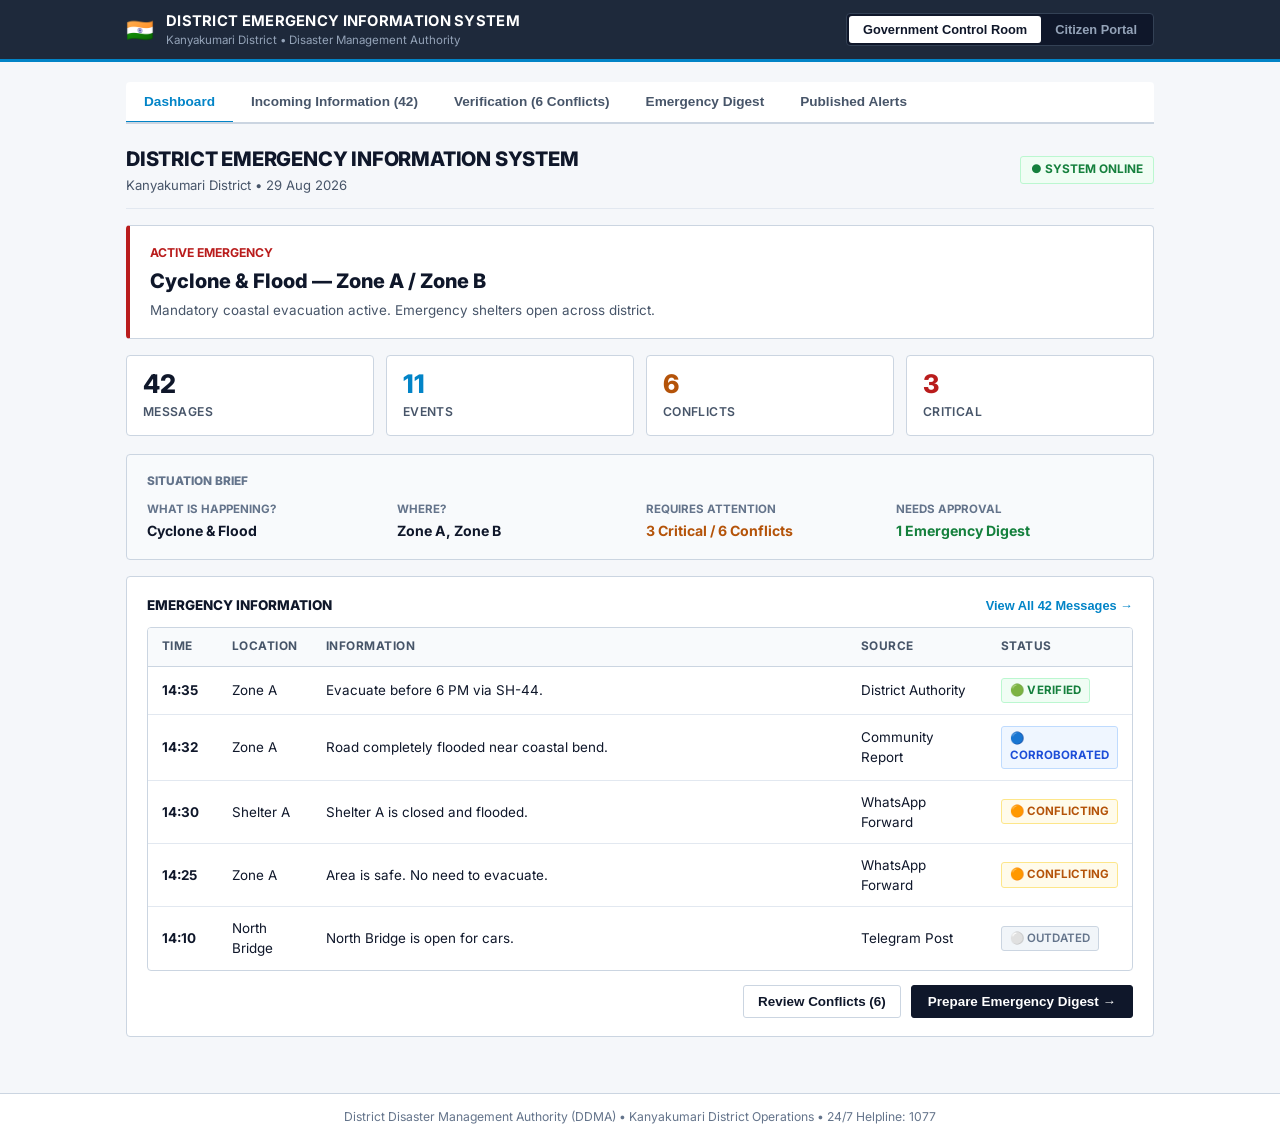
==== index.html @ 59e33592 "feat: NeuroSym Crisis - Emergency Information Intelligence & Verification System (PRD 2.0)" ====
<!DOCTYPE html>
<html lang="en">
<head>
  <meta charset="UTF-8">
  <meta name="viewport" content="width=device-width, initial-scale=1.0">
  <title>District Emergency Information System — Kanyakumari</title>
  <link rel="preconnect" href="https://fonts.googleapis.com">
  <link rel="preconnect" href="https://fonts.gstatic.com" crossorigin>
  <link href="https://fonts.googleapis.com/css2?family=Inter:wght@400;500;600;700;800&display=swap" rel="stylesheet">
  <link rel="stylesheet" href="web/css/styles.css">
</head>
<body>

  <!-- Top System Bar -->
  <header class="top-nav-bar">
    <div class="nav-container">
      <div class="nav-brand">
        <span class="flag-icon">🇮🇳</span>
        <div>
          <div class="brand-title">DISTRICT EMERGENCY INFORMATION SYSTEM</div>
          <div class="brand-sub">Kanyakumari District &bull; Disaster Management Authority</div>
        </div>
      </div>
      <div class="role-switcher">
        <button class="role-btn active" id="btn-gov-role" onclick="switchPortal('gov')">
          Government Control Room
        </button>
        <button class="role-btn" id="btn-citizen-role" onclick="switchPortal('citizen')">
          Citizen Portal
        </button>
      </div>
    </div>
  </header>

  <main class="main-wrapper">

    <!-- ======================================================================= -->
    <!-- 🏛️ GOVERNMENT DISASTER CONTROL ROOM (5 SCREENS)                        -->
    <!-- ======================================================================= -->
    <section id="portal-gov" class="portal-section active">
      
      <!-- 5-Tab Government Navigation -->
      <nav class="gov-subnav" aria-label="Government Control Room Navigation">
        <button class="gov-nav-tab active" id="g-tab-dashboard" onclick="switchGovScreen('dashboard')">
          Dashboard
        </button>
        <button class="gov-nav-tab" id="g-tab-incoming" onclick="switchGovScreen('incoming')">
          Incoming Information (<span id="badge-inbox-count">42</span>)
        </button>
        <button class="gov-nav-tab" id="g-tab-verification" onclick="switchGovScreen('verification')">
          Verification (<span id="badge-conflict-count">6 Conflicts</span>)
        </button>
        <button class="gov-nav-tab" id="g-tab-digest" onclick="switchGovScreen('digest')">
          Emergency Digest
        </button>
        <button class="gov-nav-tab" id="g-tab-published" onclick="switchGovScreen('published')">
          Published Alerts
        </button>
      </nav>

      <!-- ===================================================================== -->
      <!-- SCREEN 1: DASHBOARD                                                   -->
      <!-- ===================================================================== -->
      <div id="screen-gov-dashboard" class="gov-screen active">
        
        <div class="portal-top-bar">
          <div>
            <h1 class="portal-title-main">DISTRICT EMERGENCY INFORMATION SYSTEM</h1>
            <p class="portal-title-sub">Kanyakumari District &bull; 29 Aug 2026</p>
          </div>
          <span class="status-pill-online">● SYSTEM ONLINE</span>
        </div>

        <!-- Active Emergency Hero Summary -->
        <div class="clean-card" style="border-left: 4px solid #B91C1C; margin-bottom: 16px;">
          <div style="font-size: 0.76rem; font-weight: 700; color: #B91C1C; text-transform: uppercase;">
            ACTIVE EMERGENCY
          </div>
          <h2 style="font-size: 1.25rem; font-weight: 800; color: #0F172A; margin: 4px 0;">
            Cyclone &amp; Flood — Zone A / Zone B
          </h2>
          <p style="font-size: 0.84rem; color: #475569;">
            Mandatory coastal evacuation active. Emergency shelters open across district.
          </p>
        </div>

        <!-- 4 Stat Boxes -->
        <div class="kpi-grid-4">
          <div class="kpi-card">
            <div class="kpi-card-num" id="kpi-msgs">42</div>
            <div class="kpi-card-label">Messages</div>
          </div>
          <div class="kpi-card">
            <div class="kpi-card-num" id="kpi-events" style="color: #0284C7;">11</div>
            <div class="kpi-card-label">Events</div>
          </div>
          <div class="kpi-card">
            <div class="kpi-card-num" id="kpi-conflicts" style="color: #B45309;">6</div>
            <div class="kpi-card-label">Conflicts</div>
          </div>
          <div class="kpi-card">
            <div class="kpi-card-num" id="kpi-critical" style="color: #B91C1C;">3</div>
            <div class="kpi-card-label">Critical</div>
          </div>
        </div>

        <!-- Control Room Situation Summary (Four Questions) -->
        <div class="clean-card" style="background: #F8FAFC; margin-bottom: 16px;">
          <div style="font-size: 0.74rem; font-weight: 800; color: #64748B; text-transform: uppercase; margin-bottom: 10px;">
            SITUATION BRIEF
          </div>
          <div style="display: grid; grid-template-columns: repeat(4, 1fr); gap: 12px;">
            <div>
              <div style="font-size: 0.72rem; color: #64748B; font-weight: 700;">WHAT IS HAPPENING?</div>
              <div style="font-size: 0.88rem; font-weight: 700; color: #0F172A; margin-top: 2px;">Cyclone &amp; Flood</div>
            </div>
            <div>
              <div style="font-size: 0.72rem; color: #64748B; font-weight: 700;">WHERE?</div>
              <div style="font-size: 0.88rem; font-weight: 700; color: #0F172A; margin-top: 2px;">Zone A, Zone B</div>
            </div>
            <div>
              <div style="font-size: 0.72rem; color: #64748B; font-weight: 700;">REQUIRES ATTENTION</div>
              <div style="font-size: 0.88rem; font-weight: 700; color: #B45309; margin-top: 2px;">3 Critical / 6 Conflicts</div>
            </div>
            <div>
              <div style="font-size: 0.72rem; color: #64748B; font-weight: 700;">NEEDS APPROVAL</div>
              <div style="font-size: 0.88rem; font-weight: 700; color: #15803D; margin-top: 2px;">1 Emergency Digest</div>
            </div>
          </div>
        </div>

        <!-- Live Emergency Information Table -->
        <div class="clean-card">
          <div style="display: flex; justify-content: space-between; align-items: center; margin-bottom: 12px;">
            <div style="font-size: 0.84rem; font-weight: 800; color: #0F172A; text-transform: uppercase;">
              EMERGENCY INFORMATION
            </div>
            <button class="btn-text-link" onclick="switchGovScreen('incoming')">View All 42 Messages &rarr;</button>
          </div>

          <div class="gov-table-wrap">
            <table class="gov-table">
              <thead>
                <tr>
                  <th style="width: 70px;">Time</th>
                  <th style="width: 90px;">Location</th>
                  <th>Information</th>
                  <th style="width: 140px;">Source</th>
                  <th style="width: 120px;">Status</th>
                </tr>
              </thead>
              <tbody id="dashboard-table-body">
                <tr>
                  <td><b>14:35</b></td>
                  <td>Zone A</td>
                  <td>Evacuate before 6 PM via SH-44.</td>
                  <td>District Authority</td>
                  <td><span class="badge-verified">🟢 VERIFIED</span></td>
                </tr>
                <tr>
                  <td><b>14:32</b></td>
                  <td>Zone A</td>
                  <td>Road completely flooded near coastal bend.</td>
                  <td>Community Report</td>
                  <td><span class="badge-corroborated">🔵 CORROBORATED</span></td>
                </tr>
                <tr>
                  <td><b>14:30</b></td>
                  <td>Shelter A</td>
                  <td>Shelter A is closed and flooded.</td>
                  <td>WhatsApp Forward</td>
                  <td><span class="badge-conflicting">🟠 CONFLICTING</span></td>
                </tr>
                <tr>
                  <td><b>14:25</b></td>
                  <td>Zone A</td>
                  <td>Area is safe. No need to evacuate.</td>
                  <td>WhatsApp Forward</td>
                  <td><span class="badge-conflicting">🟠 CONFLICTING</span></td>
                </tr>
                <tr>
                  <td><b>14:10</b></td>
                  <td>North Bridge</td>
                  <td>North Bridge is open for cars.</td>
                  <td>Telegram Post</td>
                  <td><span class="badge-outdated">⚪ OUTDATED</span></td>
                </tr>
              </tbody>
            </table>
          </div>

          <div style="display: flex; gap: 10px; margin-top: 14px; justify-content: flex-end;">
            <button class="btn-secondary-gov" onclick="switchGovScreen('verification')">
              Review Conflicts (6)
            </button>
            <button class="btn-primary-gov" onclick="switchGovScreen('digest')">
              Prepare Emergency Digest &rarr;
            </button>
          </div>
        </div>

      </div>


      <!-- ===================================================================== -->
      <!-- SCREEN 2: INCOMING INFORMATION                                        -->
      <!-- ===================================================================== -->
      <div id="screen-gov-incoming" class="gov-screen">
        
        <div class="portal-top-bar">
          <div>
            <h1 class="portal-title-main">INCOMING INFORMATION</h1>
            <p class="portal-title-sub">Raw incoming message stream from all disaster channels</p>
          </div>
          <button class="btn-primary-gov" onclick="toggleAddModal(true)">
            + Add Incoming Message
          </button>
        </div>

        <!-- Clean Filter Pills -->
        <div style="display: flex; gap: 8px; margin-bottom: 14px; flex-wrap: wrap;">
          <button class="btn-filter-pill active" id="btn-f-all" onclick="setInboxFilter('all')">All (42)</button>
          <button class="btn-filter-pill" id="btn-f-official" onclick="setInboxFilter('official')">Official (7)</button>
          <button class="btn-filter-pill" id="btn-f-news" onclick="setInboxFilter('news')">News (8)</button>
          <button class="btn-filter-pill" id="btn-f-community" onclick="setInboxFilter('community')">Community (15)</button>
          <button class="btn-filter-pill" id="btn-f-social" onclick="setInboxFilter('social')">Social (12)</button>
        </div>

        <!-- Add Message Drawer -->
        <div class="clean-card" id="add-msg-drawer" style="display: none; background: #F8FAFC; margin-bottom: 16px;">
          <div style="font-size: 0.8rem; font-weight: 700; color: #0F172A; text-transform: uppercase; margin-bottom: 10px;">
            ADD NEW INCOMING MESSAGE
          </div>
          <div style="display: grid; grid-template-columns: 1fr 1fr; gap: 10px; margin-bottom: 10px;">
            <div>
              <label style="font-size: 0.74rem; font-weight: 600; color: #475569;">Source</label>
              <select id="in-source" style="width: 100%; padding: 8px; border: 1px solid var(--border-color); border-radius: 3px; margin-top: 2px;">
                <option value="Community Report">Community Report</option>
                <option value="District Disaster Management Authority">District Authority</option>
                <option value="Police Control Room">Police Control Room</option>
                <option value="Social Media Forward">Social Media Forward</option>
              </select>
            </div>
            <div>
              <label style="font-size: 0.74rem; font-weight: 600; color: #475569;">Location</label>
              <input type="text" id="in-loc" value="Zone A" style="width: 100%; padding: 8px; border: 1px solid var(--border-color); border-radius: 3px; margin-top: 2px;">
            </div>
          </div>
          <div style="margin-bottom: 10px;">
            <label style="font-size: 0.74rem; font-weight: 600; color: #475569;">Message</label>
            <input type="text" id="in-txt" value="Zone A is safe. Water levels receding." style="width: 100%; padding: 8px; border: 1px solid var(--border-color); border-radius: 3px; margin-top: 2px;">
          </div>
          <div style="display: flex; gap: 8px;">
            <button class="btn-primary-gov" onclick="submitIncomingMsg()">Save to Pool</button>
            <button class="btn-secondary-gov" onclick="toggleAddModal(false)">Cancel</button>
          </div>
        </div>

        <!-- Incoming Messages List -->
        <div id="incoming-stream-container"></div>

      </div>


      <!-- ===================================================================== -->
      <!-- SCREEN 3: VERIFICATION                                                -->
      <!-- ===================================================================== -->
      <div id="screen-gov-verification" class="gov-screen">
        
        <div class="portal-top-bar">
          <div>
            <h1 class="portal-title-main">CLAIM VERIFICATION</h1>
            <p class="portal-title-sub">Compare unverified reports against sovereign official records</p>
          </div>
          <button class="btn-primary-gov" onclick="switchGovScreen('digest')">
            Go to Emergency Digest &rarr;
          </button>
        </div>

        <!-- Verification Item 1 -->
        <article class="verif-block-card" style="border-left: 4px solid #B45309;">
          <div style="display: flex; justify-content: space-between; align-items: center; margin-bottom: 10px;">
            <div class="field-label" style="color: #B45309;">UNVERIFIED CLAIM #01</div>
            <span class="badge-conflicting">🟠 CONFLICTING</span>
          </div>

          <div style="font-size: 1.05rem; font-weight: 700; color: #0F172A; margin-bottom: 4px;">
            &ldquo;Shelter A is closed.&rdquo;
          </div>
          <div style="font-size: 0.76rem; color: #64748B; margin-bottom: 12px;">
            Source: Community Report &bull; WhatsApp Forward
          </div>

          <div class="verif-grid-2">
            <div class="verif-side-box" style="background: #F0FDF4; border-color: #BBF7D0;">
              <div class="field-label" style="color: #15803D;">CURRENT OFFICIAL INFORMATION</div>
              <div class="field-value-strong" style="font-size: 0.88rem;">
                Shelter A is open and accepting evacuees until 10 PM.
              </div>
              <div class="field-value-meta">
                Source: District Disaster Management Authority &bull; Updated: 14:35 IST
              </div>
            </div>

            <div class="verif-side-box">
              <div class="field-label">REASON</div>
              <div style="font-size: 0.88rem; color: #334155; margin-top: 2px;">
                The claim conflicts with the latest official information.
              </div>
              <div style="margin-top: 10px;">
                <button class="btn-secondary-gov" style="padding: 4px 10px; font-size: 0.76rem;" onclick="openEvidenceModal('Shelter A is fully open, dry, and admitting evacuees 24/7 with dry food rations and medical staff.', 'DDMA Facility Order Ref: DDMA-SHELTER-01')">
                  View Evidence &rarr;
                </button>
              </div>
            </div>
          </div>
        </article>

        <!-- Verification Item 2 -->
        <article class="verif-block-card" style="border-left: 4px solid #B45309;">
          <div style="display: flex; justify-content: space-between; align-items: center; margin-bottom: 10px;">
            <div class="field-label" style="color: #B45309;">UNVERIFIED CLAIM #02</div>
            <span class="badge-conflicting">🟠 CONFLICTING</span>
          </div>

          <div style="font-size: 1.05rem; font-weight: 700; color: #0F172A; margin-bottom: 4px;">
            &ldquo;Zone A is safe. No need to evacuate.&rdquo;
          </div>
          <div style="font-size: 0.76rem; color: #64748B; margin-bottom: 12px;">
            Source: Community Report &bull; WhatsApp Group
          </div>

          <div class="verif-grid-2">
            <div class="verif-side-box" style="background: #F0FDF4; border-color: #BBF7D0;">
              <div class="field-label" style="color: #15803D;">CURRENT OFFICIAL INFORMATION</div>
              <div class="field-value-strong" style="font-size: 0.88rem;">
                Zone A evacuation is mandatory before 6:00 PM due to storm surge.
              </div>
              <div class="field-value-meta">
                Source: District Disaster Management Authority &bull; Updated: 14:35 IST
              </div>
            </div>

            <div class="verif-side-box">
              <div class="field-label">REASON</div>
              <div style="font-size: 0.88rem; color: #334155; margin-top: 2px;">
                The claim conflicts with active mandatory evacuation orders.
              </div>
              <div style="margin-top: 10px;">
                <button class="btn-secondary-gov" style="padding: 4px 10px; font-size: 0.76rem;" onclick="openEvidenceModal('Mandatory Evacuation Directive: Zone A residents must evacuate before 6:00 PM via State Highway 44.', 'DDMA Evacuation Directive Ref: DDMA-EVAC-204')">
                  View Evidence &rarr;
                </button>
              </div>
            </div>
          </div>
        </article>

        <!-- Verification Item 3 -->
        <article class="verif-block-card" style="border-left: 4px solid #64748B;">
          <div style="display: flex; justify-content: space-between; align-items: center; margin-bottom: 10px;">
            <div class="field-label" style="color: #64748B;">UNVERIFIED CLAIM #03</div>
            <span class="badge-outdated">⚪ OUTDATED</span>
          </div>

          <div style="font-size: 1.05rem; font-weight: 700; color: #0F172A; margin-bottom: 4px;">
            &ldquo;North River Bridge is open for cars.&rdquo;
          </div>
          <div style="font-size: 0.76rem; color: #64748B; margin-bottom: 12px;">
            Source: Telegram Post &bull; 14:10 IST
          </div>

          <div class="verif-grid-2">
            <div class="verif-side-box" style="background: #F0FDF4; border-color: #BBF7D0;">
              <div class="field-label" style="color: #15803D;">CURRENT OFFICIAL INFORMATION</div>
              <div class="field-value-strong" style="font-size: 0.88rem;">
                North River Bridge closed at 14:15 IST due to water scour. Use SH-44 only.
              </div>
              <div class="field-value-meta">
                Source: Traffic Police Advisory &bull; Updated: 14:15 IST
              </div>
            </div>

            <div class="verif-side-box">
              <div class="field-label">REASON</div>
              <div style="font-size: 0.88rem; color: #334155; margin-top: 2px;">
                A newer official update is available superseding this report.
              </div>
              <div style="margin-top: 10px;">
                <button class="btn-secondary-gov" style="padding: 4px 10px; font-size: 0.76rem;" onclick="openEvidenceModal('Traffic Police barricaded North River Bridge at 14:15 IST. Traffic redirected to SH-44.', 'Police Dispatch Log Ref: POL-TRAF-1415')">
                  View Evidence &rarr;
                </button>
              </div>
            </div>
          </div>
        </article>

      </div>


      <!-- ===================================================================== -->
      <!-- SCREEN 4: EMERGENCY DIGEST                                            -->
      <!-- ===================================================================== -->
      <div id="screen-gov-digest" class="gov-screen">
        
        <div class="portal-top-bar">
          <div>
            <h1 class="portal-title-main">EMERGENCY DIGEST</h1>
            <p class="portal-title-sub">Official summarized digest prepared for district release</p>
          </div>
        </div>

        <!-- Digest Box -->
        <article class="digest-container">
          
          <div class="digest-header-row">
            <div>
              <div style="font-size: 0.76rem; font-weight: 800; color: #B91C1C; text-transform: uppercase;">
                EMERGENCY DIGEST
              </div>
              <h2 style="font-size: 1.3rem; font-weight: 800; color: #0F172A; margin: 2px 0;">
                Cyclone &amp; Flood
              </h2>
              <div style="font-size: 0.82rem; color: #475569;">
                Kanyakumari District &bull; Issued: 14:35 IST
              </div>
            </div>
            <span class="status-pill-online">● Ready for Approval</span>
          </div>

          <div class="digest-section">
            <div class="digest-section-title">AFFECTED AREAS</div>
            <div class="digest-section-body" style="font-weight: 600;">
              Zone A<br>
              Zone B<br>
              Coastal Wards
            </div>
          </div>

          <div class="digest-section">
            <div class="digest-section-title">IMMEDIATE ACTION</div>
            <div class="digest-section-body" style="font-weight: 700; color: #B91C1C;">
              Residents in Zone A should evacuate before 6:00 PM.
            </div>
          </div>

          <div class="digest-section">
            <div class="digest-section-title">SHELTER</div>
            <div class="digest-section-body">
              <strong>Shelter A</strong><br>
              Open until 10:00 PM
            </div>
          </div>

          <div class="digest-section">
            <div class="digest-section-title">IMPORTANT INFORMATION</div>
            <div class="digest-section-body" style="color: #334155;">
              A conflicting message claiming <strong>Shelter A is closed</strong> was detected.<br>
              Current official information confirms that the shelter is open.
            </div>
          </div>

          <div style="display: flex; justify-content: flex-end; gap: 10px; margin-top: 20px; padding-top: 14px; border-top: 1px solid var(--border-color);">
            <button class="btn-secondary-gov" onclick="switchGovScreen('verification')">
              Edit
            </button>
            <button class="btn-primary-gov" style="font-size: 0.9rem; padding: 10px 20px;" onclick="approveAndPublishAlert()">
              Approve &amp; Publish &rarr;
            </button>
          </div>

        </article>

      </div>


      <!-- ===================================================================== -->
      <!-- SCREEN 5: PUBLISHED ALERTS                                            -->
      <!-- ===================================================================== -->
      <div id="screen-gov-published" class="gov-screen">
        
        <div class="clean-card" style="border-left: 4px solid #15803D; padding: 24px;">
          <div style="font-size: 0.76rem; font-weight: 800; color: #15803D; text-transform: uppercase;">
            ALERT PUBLISHED
          </div>
          <h2 style="font-size: 1.3rem; font-weight: 800; color: #0F172A; margin: 4px 0 2px 0;">
            Cyclone &amp; Flood
          </h2>
          <div style="font-size: 0.85rem; color: #475569; margin-bottom: 16px;">
            Zone A / Zone B &bull; Published: <span id="pub-time-str">14:36 IST</span> &bull; <span class="badge-verified">● Active</span>
          </div>

          <div style="background: #F8FAFC; border: 1px solid var(--border-color); border-radius: 4px; padding: 12px 16px; margin-bottom: 18px;">
            <div style="font-size: 0.72rem; font-weight: 700; color: #64748B; text-transform: uppercase; margin-bottom: 4px;">
              Delivered through
            </div>
            <ul style="font-size: 0.85rem; color: #334155; padding-left: 18px; line-height: 1.6;">
              <li>Government Portal</li>
              <li>Citizen App</li>
              <li>Offline Emergency Network</li>
            </ul>
          </div>

          <div style="display: flex; gap: 10px;">
            <button class="btn-secondary-gov" onclick="switchGovScreen('dashboard')">
              Back to Dashboard
            </button>
            <button class="btn-primary-gov" onclick="switchPortal('citizen')">
              View Citizen Alert &rarr;
            </button>
          </div>
        </div>

      </div>

    </section>


    <!-- ======================================================================= -->
    <!-- 👥 CITIZEN PORTAL (VERY SIMPLE)                                         -->
    <!-- ======================================================================= -->
    <section id="portal-citizen" class="portal-section">
      
      <div class="citizen-container">
        
        <!-- Header -->
        <div class="portal-top-bar" style="margin-bottom: 14px;">
          <div>
            <h1 class="portal-title-main" style="font-size: 1.15rem;">DISTRICT EMERGENCY INFORMATION</h1>
            <p class="portal-title-sub">Kanyakumari District</p>
          </div>
          <div style="display: flex; align-items: center; gap: 8px;">
            <span class="status-pill-online" id="citizen-net-pill">● CONNECTED</span>
          </div>
        </div>

        <!-- Language Switcher -->
        <div style="display: flex; justify-content: flex-end; gap: 6px; margin-bottom: 12px;">
          <button class="btn-filter-pill active" id="c-btn-en" onclick="setCitizenLang('en')">English</button>
          <button class="btn-filter-pill" id="c-btn-ta" onclick="setCitizenLang('ta')">தமிழ் (Tamil)</button>
        </div>

        <!-- Active Emergency Hero Card -->
        <article class="citizen-hero-alert" id="c-hero-box">
          <div style="font-size: 0.74rem; font-weight: 800; color: #B91C1C; text-transform: uppercase;">
            🔴 ACTIVE EMERGENCY
          </div>
          <h2 style="font-size: 1.25rem; font-weight: 800; color: #0F172A; margin: 4px 0 2px 0;" id="c-hero-title">
            CYCLONE &amp; FLOOD
          </h2>
          <div style="font-size: 0.85rem; color: #64748B; margin-bottom: 12px;" id="c-hero-area">
            Zone A / Zone B
          </div>

          <div style="font-size: 1rem; font-weight: 700; color: #0F172A; margin-bottom: 14px;" id="c-hero-action">
            Evacuate Zone A before 6:00 PM.
          </div>

          <button class="btn-primary-gov" style="width: 100%; justify-content: center; padding: 10px;" onclick="toggleCitizenDetailModal(true)">
            View Alert Details &rarr;
          </button>
        </article>

        <!-- Important Information Card -->
        <div class="citizen-info-card" id="c-shelter-box">
          <div style="font-size: 0.74rem; font-weight: 800; color: #15803D; text-transform: uppercase;">
            IMPORTANT INFORMATION
          </div>
          <div style="font-size: 0.95rem; font-weight: 700; color: #0F172A; margin-top: 4px;" id="c-shelter-txt">
            Shelter A is OPEN until 10 PM.
          </div>
          <div style="font-size: 0.76rem; color: #64748B; margin-top: 2px;">
            Govt Model School &bull; Dry meal rations and medical help available
          </div>
        </div>

        <!-- Emergency Contacts -->
        <div class="citizen-info-card">
          <div style="font-size: 0.74rem; font-weight: 800; color: #475569; text-transform: uppercase; margin-bottom: 8px;">
            EMERGENCY CONTACTS
          </div>
          <div style="display: flex; justify-content: space-between; font-size: 0.88rem; padding: 4px 0; border-bottom: 1px solid var(--border-subtle);">
            <span>Disaster Control Room</span>
            <strong style="color: #0284C7;">1077 / 112</strong>
          </div>
          <div style="display: flex; justify-content: space-between; font-size: 0.88rem; padding: 4px 0; border-bottom: 1px solid var(--border-subtle);">
            <span>Ambulance</span>
            <strong style="color: #0284C7;">108</strong>
          </div>
          <div style="display: flex; justify-content: space-between; font-size: 0.88rem; padding: 4px 0;">
            <span>Police Control</span>
            <strong style="color: #0284C7;">100</strong>
          </div>
        </div>

        <!-- Simple SOS Button -->
        <div style="margin-top: 18px;">
          <button class="btn-primary-gov" style="width: 100%; background: #B91C1C; border-color: #B91C1C; padding: 12px; justify-content: center; font-size: 0.95rem;" onclick="triggerCitizenSOSModal()">
            🚨 SEND SOS
          </button>
          <div style="text-align: center; font-size: 0.74rem; color: #64748B; margin-top: 6px;">
            Works offline. Relays automatically through nearby devices if mobile towers fail.
          </div>
        </div>

      </div>

    </section>

  </main>

  <!-- Evidence Document Modal -->
  <div id="evidence-modal" class="simple-modal" style="display: none;">
    <div class="simple-modal-box">
      <div style="display: flex; justify-content: space-between; align-items: center; border-bottom: 1px solid var(--border-color); padding-bottom: 10px; margin-bottom: 12px;">
        <strong style="font-size: 0.88rem; text-transform: uppercase;">Official Evidence Record</strong>
        <button onclick="closeEvidenceModal()" style="background: none; border: none; font-size: 1.2rem; cursor: pointer;">&times;</button>
      </div>
      <div id="evidence-modal-body" style="font-size: 0.9rem; color: #1E293B; line-height: 1.5; margin-bottom: 14px;"></div>
      <div id="evidence-modal-ref" style="font-size: 0.75rem; color: #64748B; margin-bottom: 16px;"></div>
      <div style="text-align: right;">
        <button class="btn-primary-gov" onclick="closeEvidenceModal()">Close</button>
      </div>
    </div>
  </div>

  <!-- Citizen Alert Details Modal -->
  <div id="citizen-detail-modal" class="simple-modal" style="display: none;">
    <div class="simple-modal-box">
      <div style="display: flex; justify-content: space-between; align-items: center; border-bottom: 1px solid var(--border-color); padding-bottom: 10px; margin-bottom: 12px;">
        <strong style="font-size: 0.88rem; text-transform: uppercase;">Official Alert Details</strong>
        <button onclick="toggleCitizenDetailModal(false)" style="background: none; border: none; font-size: 1.2rem; cursor: pointer;">&times;</button>
      </div>
      <div style="font-size: 0.92rem; color: #1E293B; line-height: 1.6; margin-bottom: 14px;" id="c-detail-text">
        <strong>Evacuation Order:</strong> Coastal reaches of Zone A must evacuate before 6:00 PM IST.<br><br>
        <strong>Designated Corridor:</strong> Use State Highway 44 (SH-44). North River Bridge is closed.<br><br>
        <strong>Safe Shelter:</strong> Shelter A (Govt Model School) is fully operational with food and medical supplies.
      </div>
      <div style="text-align: right;">
        <button class="btn-primary-gov" onclick="toggleCitizenDetailModal(false)">Close</button>
      </div>
    </div>
  </div>

  <!-- Simple Footer -->
  <footer class="footer-simple">
    District Disaster Management Authority (DDMA) &bull; Kanyakumari District Operations &bull; 24/7 Helpline: 1077
  </footer>

  <script src="web/js/app.js"></script>
</body>
</html>
---- web/css/styles.css ----
/* ==========================================================================
   NeuroSym Crisis — Official District Emergency Information System
   Design Language: Clean → Authentic Government Portal → Trustworthy → Fast
   ========================================================================== */

:root {
  --bg-page: #F5F7FA;
  --bg-card: #FFFFFF;
  --bg-subtle: #F0F3F7;
  --bg-dark-header: #1E293B;

  --text-primary: #0F172A;
  --text-secondary: #475569;
  --text-muted: #64748B;
  --text-inverse: #FFFFFF;

  --border-color: #CBD5E1;
  --border-subtle: #E2E8F0;
  --border-dark: #334155;

  /* Restrained Official Semantic Status Colors */
  --status-verified-text: #15803d;
  --status-verified-bg: #F0FDF4;
  --status-verified-border: #BBF7D0;

  --status-corrob-text: #1D4ED8;
  --status-corrob-bg: #EFF6FF;
  --status-corrob-border: #BFDBFE;

  --status-conflict-text: #B45309;
  --status-conflict-bg: #FFFBEB;
  --status-conflict-border: #FDE68A;

  --status-critical-text: #B91C1C;
  --status-critical-bg: #FEF2F2;
  --status-critical-border: #FECACA;

  --status-outdated-text: #64748B;
  --status-outdated-bg: #F1F5F9;
  --status-outdated-border: #CBD5E1;

  --font-sans: 'Inter', -apple-system, BlinkMacSystemFont, "Segoe UI", Roboto, sans-serif;
}

* {
  box-sizing: border-box;
  margin: 0;
  padding: 0;
}

body {
  font-family: var(--font-sans);
  background-color: var(--bg-page);
  color: var(--text-primary);
  line-height: 1.5;
  -webkit-font-smoothing: antialiased;
  min-height: 100vh;
  display: flex;
  flex-direction: column;
}

/* ==========================================================================
   Header Bar
   ========================================================================== */
.top-nav-bar {
  background-color: var(--bg-dark-header);
  color: var(--text-inverse);
  padding: 10px 0;
  border-bottom: 3px solid #0284C7;
  position: sticky;
  top: 0;
  z-index: 100;
}

.nav-container {
  max-width: 1060px;
  margin: 0 auto;
  padding: 0 16px;
  display: flex;
  justify-content: space-between;
  align-items: center;
}

.nav-brand {
  display: flex;
  align-items: center;
  gap: 12px;
}

.flag-icon {
  font-size: 1.4rem;
}

.brand-title {
  font-size: 0.92rem;
  font-weight: 700;
  letter-spacing: 0.02em;
  color: #FFFFFF;
}

.brand-sub {
  font-size: 0.72rem;
  color: #94A3B8;
}

.role-switcher {
  display: flex;
  background: #0F172A;
  border-radius: 4px;
  padding: 2px;
  border: 1px solid #334155;
}

.role-btn {
  background: transparent;
  color: #94A3B8;
  border: none;
  padding: 6px 14px;
  font-size: 0.8rem;
  font-weight: 600;
  cursor: pointer;
  border-radius: 3px;
  transition: all 0.15s ease;
}

.role-btn.active {
  background: #FFFFFF;
  color: #0F172A;
}

/* Main Container */
.main-wrapper {
  max-width: 1060px;
  width: 100%;
  margin: 0 auto;
  padding: 20px 16px 40px 16px;
  flex: 1;
}

/* Section visibility */
.portal-section {
  display: none;
}
.portal-section.active {
  display: block;
}

.gov-screen {
  display: none;
}
.gov-screen.active {
  display: block;
}

.citizen-screen {
  display: none;
}
.citizen-screen.active {
  display: block;
}

/* ==========================================================================
   Official Government Subnav (5 Tabs)
   ========================================================================== */
.gov-subnav {
  display: flex;
  border-bottom: 2px solid var(--border-color);
  background: #FFFFFF;
  border-radius: 4px 4px 0 0;
  margin-bottom: 20px;
  overflow-x: auto;
}

.gov-nav-tab {
  background: transparent;
  border: none;
  padding: 12px 18px;
  font-size: 0.85rem;
  font-weight: 600;
  color: var(--text-secondary);
  cursor: pointer;
  border-bottom: 3px solid transparent;
  margin-bottom: -2px;
  white-space: nowrap;
  transition: all 0.15s ease;
}

.gov-nav-tab:hover {
  color: var(--text-primary);
  background: #F8FAFC;
}

.gov-nav-tab.active {
  color: #0284C7;
  border-bottom-color: #0284C7;
  background: #FFFFFF;
  font-weight: 700;
}

/* ==========================================================================
   Clean Government Cards & Layout
   ========================================================================== */
.clean-card {
  background: var(--bg-card);
  border: 1px solid var(--border-color);
  border-radius: 4px;
  padding: 18px 20px;
  margin-bottom: 16px;
}

.portal-top-bar {
  display: flex;
  justify-content: space-between;
  align-items: center;
  margin-bottom: 16px;
  padding-bottom: 12px;
  border-bottom: 1px solid var(--border-subtle);
}

.portal-title-main {
  font-size: 1.25rem;
  font-weight: 800;
  color: var(--text-primary);
  letter-spacing: -0.01em;
}

.portal-title-sub {
  font-size: 0.82rem;
  color: var(--text-secondary);
  margin-top: 2px;
}

/* KPI Stat Cards Row */
.kpi-grid-4 {
  display: grid;
  grid-template-columns: repeat(4, 1fr);
  gap: 12px;
  margin-bottom: 18px;
}

.kpi-card {
  background: #FFFFFF;
  border: 1px solid var(--border-color);
  border-radius: 4px;
  padding: 14px 16px;
}

.kpi-card-num {
  font-size: 1.6rem;
  font-weight: 800;
  line-height: 1.1;
  color: var(--text-primary);
}

.kpi-card-label {
  font-size: 0.76rem;
  font-weight: 600;
  color: var(--text-secondary);
  margin-top: 4px;
  text-transform: uppercase;
  letter-spacing: 0.03em;
}

/* Status Badges */
.badge-verified {
  display: inline-flex;
  align-items: center;
  background: var(--status-verified-bg);
  color: var(--status-verified-text);
  border: 1px solid var(--status-verified-border);
  font-size: 0.72rem;
  font-weight: 700;
  padding: 3px 8px;
  border-radius: 3px;
  text-transform: uppercase;
  letter-spacing: 0.02em;
}

.badge-corroborated {
  display: inline-flex;
  align-items: center;
  background: var(--status-corrob-bg);
  color: var(--status-corrob-text);
  border: 1px solid var(--status-corrob-border);
  font-size: 0.72rem;
  font-weight: 700;
  padding: 3px 8px;
  border-radius: 3px;
  text-transform: uppercase;
}

.badge-conflicting {
  display: inline-flex;
  align-items: center;
  background: var(--status-conflict-bg);
  color: var(--status-conflict-text);
  border: 1px solid var(--status-conflict-border);
  font-size: 0.72rem;
  font-weight: 700;
  padding: 3px 8px;
  border-radius: 3px;
  text-transform: uppercase;
}

.badge-critical {
  display: inline-flex;
  align-items: center;
  background: var(--status-critical-bg);
  color: var(--status-critical-text);
  border: 1px solid var(--status-critical-border);
  font-size: 0.72rem;
  font-weight: 700;
  padding: 3px 8px;
  border-radius: 3px;
  text-transform: uppercase;
}

.badge-outdated {
  display: inline-flex;
  align-items: center;
  background: var(--status-outdated-bg);
  color: var(--status-outdated-text);
  border: 1px solid var(--status-outdated-border);
  font-size: 0.72rem;
  font-weight: 600;
  padding: 3px 8px;
  border-radius: 3px;
  text-transform: uppercase;
}

/* System online pill */
.status-pill-online {
  display: inline-flex;
  align-items: center;
  gap: 5px;
  background: #F0FDF4;
  color: #15803d;
  border: 1px solid #BBF7D0;
  padding: 4px 10px;
  font-size: 0.74rem;
  font-weight: 700;
  border-radius: 3px;
}

/* ==========================================================================
   Data Table (Government Standard)
   ========================================================================== */
.gov-table-wrap {
  width: 100%;
  overflow-x: auto;
  border: 1px solid var(--border-color);
  border-radius: 4px;
  background: #FFFFFF;
}

.gov-table {
  width: 100%;
  border-collapse: collapse;
  text-align: left;
  font-size: 0.84rem;
}

.gov-table th {
  background: #F8FAFC;
  color: var(--text-secondary);
  font-weight: 700;
  font-size: 0.74rem;
  text-transform: uppercase;
  letter-spacing: 0.04em;
  padding: 10px 14px;
  border-bottom: 1px solid var(--border-color);
}

.gov-table td {
  padding: 11px 14px;
  border-bottom: 1px solid var(--border-subtle);
  color: var(--text-primary);
  vertical-align: middle;
}

.gov-table tr:last-child td {
  border-bottom: none;
}

.gov-table tr:hover td {
  background-color: #F8FAFC;
}

/* Buttons */
.btn-primary-gov {
  background: #0F172A;
  color: #FFFFFF;
  border: 1px solid #0F172A;
  padding: 8px 16px;
  font-size: 0.84rem;
  font-weight: 600;
  border-radius: 3px;
  cursor: pointer;
  transition: background 0.15s ease;
  display: inline-flex;
  align-items: center;
  gap: 6px;
}

.btn-primary-gov:hover {
  background: #1E293B;
}

.btn-secondary-gov {
  background: #FFFFFF;
  color: var(--text-primary);
  border: 1px solid var(--border-color);
  padding: 8px 14px;
  font-size: 0.84rem;
  font-weight: 600;
  border-radius: 3px;
  cursor: pointer;
  transition: all 0.15s ease;
}

.btn-secondary-gov:hover {
  background: #F8FAFC;
  border-color: #94A3B8;
}

.btn-filter-pill {
  background: #FFFFFF;
  border: 1px solid var(--border-color);
  color: var(--text-secondary);
  padding: 5px 12px;
  font-size: 0.78rem;
  font-weight: 600;
  border-radius: 3px;
  cursor: pointer;
}

.btn-filter-pill.active {
  background: #0F172A;
  color: #FFFFFF;
  border-color: #0F172A;
}

.btn-text-link {
  background: none;
  border: none;
  color: #0284C7;
  font-weight: 600;
  font-size: 0.8rem;
  cursor: pointer;
  padding: 0;
}

.btn-text-link:hover {
  text-decoration: underline;
}

/* ==========================================================================
   Verification Detail Cards
   ========================================================================== */
.verif-block-card {
  background: #FFFFFF;
  border: 1px solid var(--border-color);
  border-radius: 4px;
  padding: 18px 20px;
  margin-bottom: 14px;
}

.verif-grid-2 {
  display: grid;
  grid-template-columns: 1fr 1fr;
  gap: 16px;
  margin: 12px 0;
}

.verif-side-box {
  background: #F8FAFC;
  border: 1px solid var(--border-subtle);
  border-radius: 3px;
  padding: 12px 14px;
}

.field-label {
  font-size: 0.72rem;
  font-weight: 700;
  color: var(--text-muted);
  text-transform: uppercase;
  letter-spacing: 0.04em;
  margin-bottom: 4px;
}

.field-value-strong {
  font-size: 0.95rem;
  font-weight: 700;
  color: var(--text-primary);
}

.field-value-meta {
  font-size: 0.75rem;
  color: var(--text-secondary);
  margin-top: 4px;
}

/* ==========================================================================
   Digest View (The Main Output)
   ========================================================================== */
.digest-container {
  background: #FFFFFF;
  border: 2px solid #0F172A;
  border-radius: 4px;
  padding: 24px;
  margin-bottom: 18px;
}

.digest-header-row {
  display: flex;
  justify-content: space-between;
  align-items: flex-start;
  border-bottom: 1px solid var(--border-color);
  padding-bottom: 14px;
  margin-bottom: 16px;
}

.digest-section {
  border-bottom: 1px solid var(--border-subtle);
  padding-bottom: 14px;
  margin-bottom: 14px;
}

.digest-section:last-child {
  border-bottom: none;
  padding-bottom: 0;
  margin-bottom: 0;
}

.digest-section-title {
  font-size: 0.76rem;
  font-weight: 800;
  color: var(--text-muted);
  text-transform: uppercase;
  letter-spacing: 0.05em;
  margin-bottom: 4px;
}

.digest-section-body {
  font-size: 0.95rem;
  color: var(--text-primary);
  line-height: 1.5;
}

/* ==========================================================================
   Citizen Portal Styles (Clean & Simple)
   ========================================================================== */
.citizen-container {
  max-width: 600px;
  margin: 0 auto;
}

.citizen-hero-alert {
  background: #FFFFFF;
  border: 2px solid #B91C1C;
  border-radius: 4px;
  padding: 20px;
  margin-bottom: 16px;
}

.citizen-info-card {
  background: #FFFFFF;
  border: 1px solid var(--border-color);
  border-radius: 4px;
  padding: 16px 18px;
  margin-bottom: 14px;
}

.citizen-nav-tabs {
  display: flex;
  gap: 8px;
  margin-bottom: 16px;
}

.citizen-tab-btn {
  flex: 1;
  background: #FFFFFF;
  border: 1px solid var(--border-color);
  padding: 10px;
  font-size: 0.82rem;
  font-weight: 600;
  color: var(--text-secondary);
  border-radius: 4px;
  cursor: pointer;
  text-align: center;
}

.citizen-tab-btn.active {
  background: #0F172A;
  color: #FFFFFF;
  border-color: #0F172A;
}

/* Modal Simple */
.simple-modal {
  position: fixed;
  top: 0;
  left: 0;
  right: 0;
  bottom: 0;
  background: rgba(15, 23, 42, 0.5);
  display: flex;
  align-items: center;
  justify-content: center;
  z-index: 1000;
  padding: 16px;
}

.simple-modal-box {
  background: #FFFFFF;
  border-radius: 4px;
  max-width: 540px;
  width: 100%;
  border: 1px solid var(--border-color);
  box-shadow: 0 10px 25px rgba(0,0,0,0.15);
  padding: 20px;
}

/* Footer */
.footer-simple {
  border-top: 1px solid var(--border-color);
  background: #FFFFFF;
  padding: 14px 16px;
  font-size: 0.76rem;
  color: var(--text-muted);
  text-align: center;
  margin-top: auto;
}

@media (max-width: 768px) {
  .kpi-grid-4 {
    grid-template-columns: repeat(2, 1fr);
  }
  .verif-grid-2 {
    grid-template-columns: 1fr;
  }
}
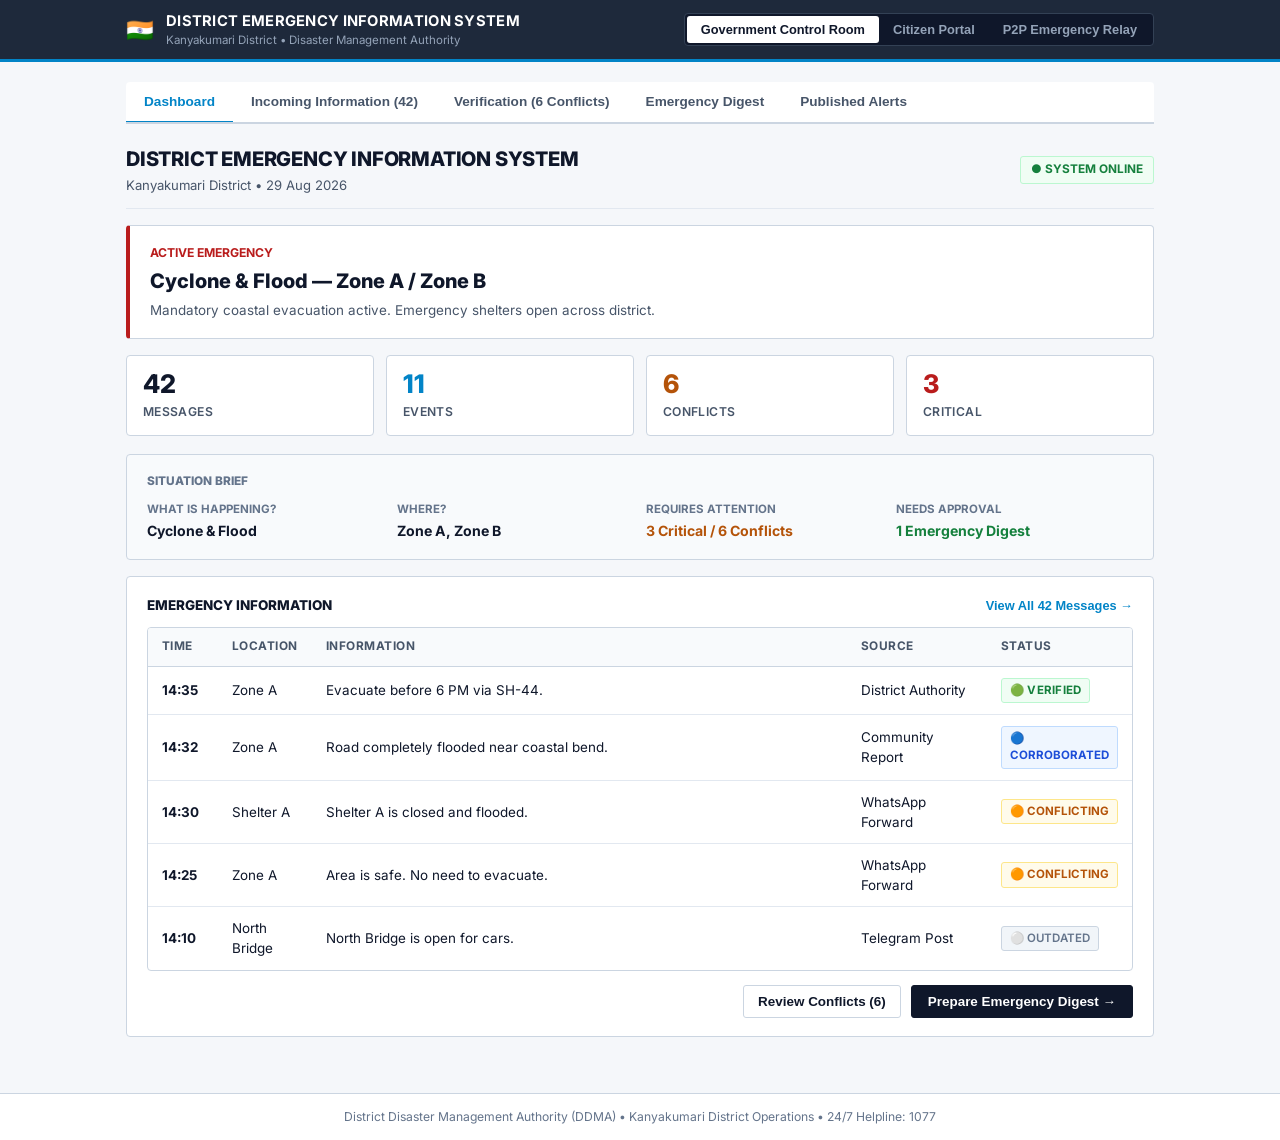
==== commit 51b49b1e: "feat(p2p): standalone 5-node offline BLE mesh relay module, protocol, crypto security, and UI" ====
--- a/index.html
+++ b/index.html
@@ -27,6 +27,9 @@
         </button>
         <button class="role-btn" id="btn-citizen-role" onclick="switchPortal('citizen')">
           Citizen Portal
+        </button>
+        <button class="role-btn" id="btn-p2p-role" onclick="switchPortal('p2p')">
+          P2P Emergency Relay
         </button>
       </div>
     </div>
@@ -606,6 +609,128 @@
 
     </section>
 
+    <!-- ======================================================================= -->
+    <!-- 📱 PORTAL 3: P2P EMERGENCY RELAY (OFFLINE STORE-AND-FORWARD MESH)       -->
+    <!-- ======================================================================= -->
+    <section id="portal-p2p" class="portal-section" style="max-width: 680px; margin: 0 auto;">
+      
+      <div class="portal-top-bar" style="border-bottom: 2px solid #0284C7; padding-bottom: 12px; margin-bottom: 16px;">
+        <div>
+          <h1 class="portal-title-main" style="color: #0F172A; font-size: 1.25rem; font-weight: 800;">
+            NEUROSYM CRISIS
+          </h1>
+          <p class="portal-title-sub" style="color: #0284C7; font-weight: 700; text-transform: uppercase; font-size: 0.76rem; letter-spacing: 0.05em;">
+            Offline Emergency Network &bull; Phone-to-Phone Mesh
+          </p>
+        </div>
+        <span class="status-pill-online" style="background: #F0FDF4; color: #16A34A; border: 1px solid #BBF7D0; font-weight: 700;">
+          ● OFFLINE MODE (Bluetooth Active)
+        </span>
+      </div>
+
+      <!-- Network Status Card -->
+      <div class="clean-card" style="background: #0F172A; color: #FFFFFF; border: none; margin-bottom: 14px;">
+        <div style="display: flex; justify-content: space-between; align-items: center; margin-bottom: 8px;">
+          <span style="font-size: 0.75rem; color: #38BDF8; font-weight: 700; text-transform: uppercase;">
+            Multi-Hop Radio Status
+          </span>
+          <span style="font-size: 0.72rem; background: #1E293B; padding: 2px 8px; border-radius: 4px; color: #94A3B8;">
+            Zero Cellular / Zero Internet
+          </span>
+        </div>
+        <div style="font-size: 0.95rem; font-weight: 600; line-height: 1.4; color: #F8FAFC;">
+          BLE Store-and-Forward Daemon Active
+        </div>
+        <div style="font-size: 0.78rem; color: #94A3B8; margin-top: 4px;">
+          Packets hop automatically across nearby devices until delivered to citizens or government gateways.
+        </div>
+      </div>
+
+      <!-- Nearby Nodes Card -->
+      <div class="clean-card" style="margin-bottom: 14px;">
+        <div style="font-size: 0.76rem; font-weight: 700; color: #475569; text-transform: uppercase; margin-bottom: 10px;">
+          Nearby Discovered Devices
+        </div>
+        <div style="display: flex; flex-direction: column; gap: 8px;">
+          <div style="display: flex; justify-content: space-between; align-items: center; padding: 8px 12px; background: #F8FAFC; border: 1px solid #E2E8F0; border-radius: 4px;">
+            <div>
+              <strong style="font-size: 0.85rem; color: #0F172A;">NODE-01 (Govt Control Gateway)</strong>
+              <div style="font-size: 0.72rem; color: #64748B;">Sovereign Signing Authority &bull; Hop 0</div>
+            </div>
+            <span style="font-size: 0.72rem; font-weight: 700; background: #DCFCE7; color: #15803D; padding: 2px 6px; border-radius: 3px;">Connected</span>
+          </div>
+
+          <div style="display: flex; justify-content: space-between; align-items: center; padding: 8px 12px; background: #F8FAFC; border: 1px solid #E2E8F0; border-radius: 4px;">
+            <div>
+              <strong style="font-size: 0.85rem; color: #0F172A;">NODE-02 (Relay Alpha — Shopkeeper)</strong>
+              <div style="font-size: 0.72rem; color: #64748B;">Store-and-Forward Buffer &bull; Hop 1</div>
+            </div>
+            <span style="font-size: 0.72rem; font-weight: 700; background: #E0F2FE; color: #0369A1; padding: 2px 6px; border-radius: 3px;">Relay Active</span>
+          </div>
+
+          <div style="display: flex; justify-content: space-between; align-items: center; padding: 8px 12px; background: #F8FAFC; border: 1px solid #E2E8F0; border-radius: 4px;">
+            <div>
+              <strong style="font-size: 0.85rem; color: #0F172A;">NODE-03 (Relay Beta — Volunteer)</strong>
+              <div style="font-size: 0.72rem; color: #64748B;">Store-and-Forward Buffer &bull; Hop 2</div>
+            </div>
+            <span style="font-size: 0.72rem; font-weight: 700; background: #E0F2FE; color: #0369A1; padding: 2px 6px; border-radius: 3px;">Relay Active</span>
+          </div>
+
+          <div style="display: flex; justify-content: space-between; align-items: center; padding: 8px 12px; background: #F8FAFC; border: 1px solid #E2E8F0; border-radius: 4px;">
+            <div>
+              <strong style="font-size: 0.85rem; color: #0F172A;">NODE-05 (Target Citizen Device)</strong>
+              <div style="font-size: 0.72rem; color: #64748B;">Inundated Sector &bull; Hop 4 Final Destination</div>
+            </div>
+            <span style="font-size: 0.72rem; font-weight: 700; background: #FEF3C7; color: #92400E; padding: 2px 6px; border-radius: 3px;">In Multi-Hop Range</span>
+          </div>
+        </div>
+      </div>
+
+      <!-- Traffic Summary -->
+      <div class="clean-card" style="margin-bottom: 14px;">
+        <div style="font-size: 0.76rem; font-weight: 700; color: #475569; text-transform: uppercase; margin-bottom: 8px;">
+          Mesh Traffic Summary
+        </div>
+        <div style="display: grid; grid-template-columns: repeat(3, 1fr); gap: 10px; text-align: center;">
+          <div style="background: #F8FAFC; border: 1px solid #E2E8F0; padding: 10px; border-radius: 4px;">
+            <div style="font-size: 1.25rem; font-weight: 800; color: #B91C1C;">1</div>
+            <div style="font-size: 0.72rem; color: #64748B;">Critical Alert Active</div>
+          </div>
+          <div style="background: #F8FAFC; border: 1px solid #E2E8F0; padding: 10px; border-radius: 4px;">
+            <div style="font-size: 1.25rem; font-weight: 800; color: #16A34A;">3</div>
+            <div style="font-size: 0.72rem; color: #64748B;">Delivered Packets</div>
+          </div>
+          <div style="background: #F8FAFC; border: 1px solid #E2E8F0; padding: 10px; border-radius: 4px;">
+            <div style="font-size: 1.25rem; font-weight: 800; color: #0284C7;">1</div>
+            <div style="font-size: 0.72rem; color: #64748B;">Relaying in Flight</div>
+          </div>
+        </div>
+      </div>
+
+      <!-- Live Relay Test Card -->
+      <div class="clean-card" style="border: 1px solid #CBD5E1; margin-bottom: 16px;">
+        <div style="font-size: 0.76rem; font-weight: 700; color: #0284C7; text-transform: uppercase; margin-bottom: 6px;">
+          Live Store-and-Forward Verification
+        </div>
+        <div id="p2p-simulation-output" style="font-family: monospace; font-size: 0.78rem; background: #0F172A; color: #38BDF8; padding: 12px; border-radius: 4px; line-height: 1.5; height: 120px; overflow-y: auto;">
+          [READY] P2P Daemon Initialized.<br>
+          [RADIO] BLE Channels: 37, 38, 39 Listening.<br>
+          [MESH] Multi-Hop Chain: Govt -> Relay A -> Relay B -> Relay C -> Citizen Ready.
+        </div>
+      </div>
+
+      <!-- Action Buttons -->
+      <div style="display: flex; gap: 10px;">
+        <button class="btn-primary-gov" style="flex: 1; justify-content: center; background: #1E293B;" onclick="triggerP2PScan()">
+          🔍 Scan Devices
+        </button>
+        <button class="btn-primary-gov" style="flex: 1; justify-content: center; background: #B91C1C; border-color: #B91C1C;" onclick="triggerP2PTestBroadcast()">
+          🚨 Send Test Alert
+        </button>
+      </div>
+
+    </section>
+
   </main>
 
   <!-- Evidence Document Modal -->
